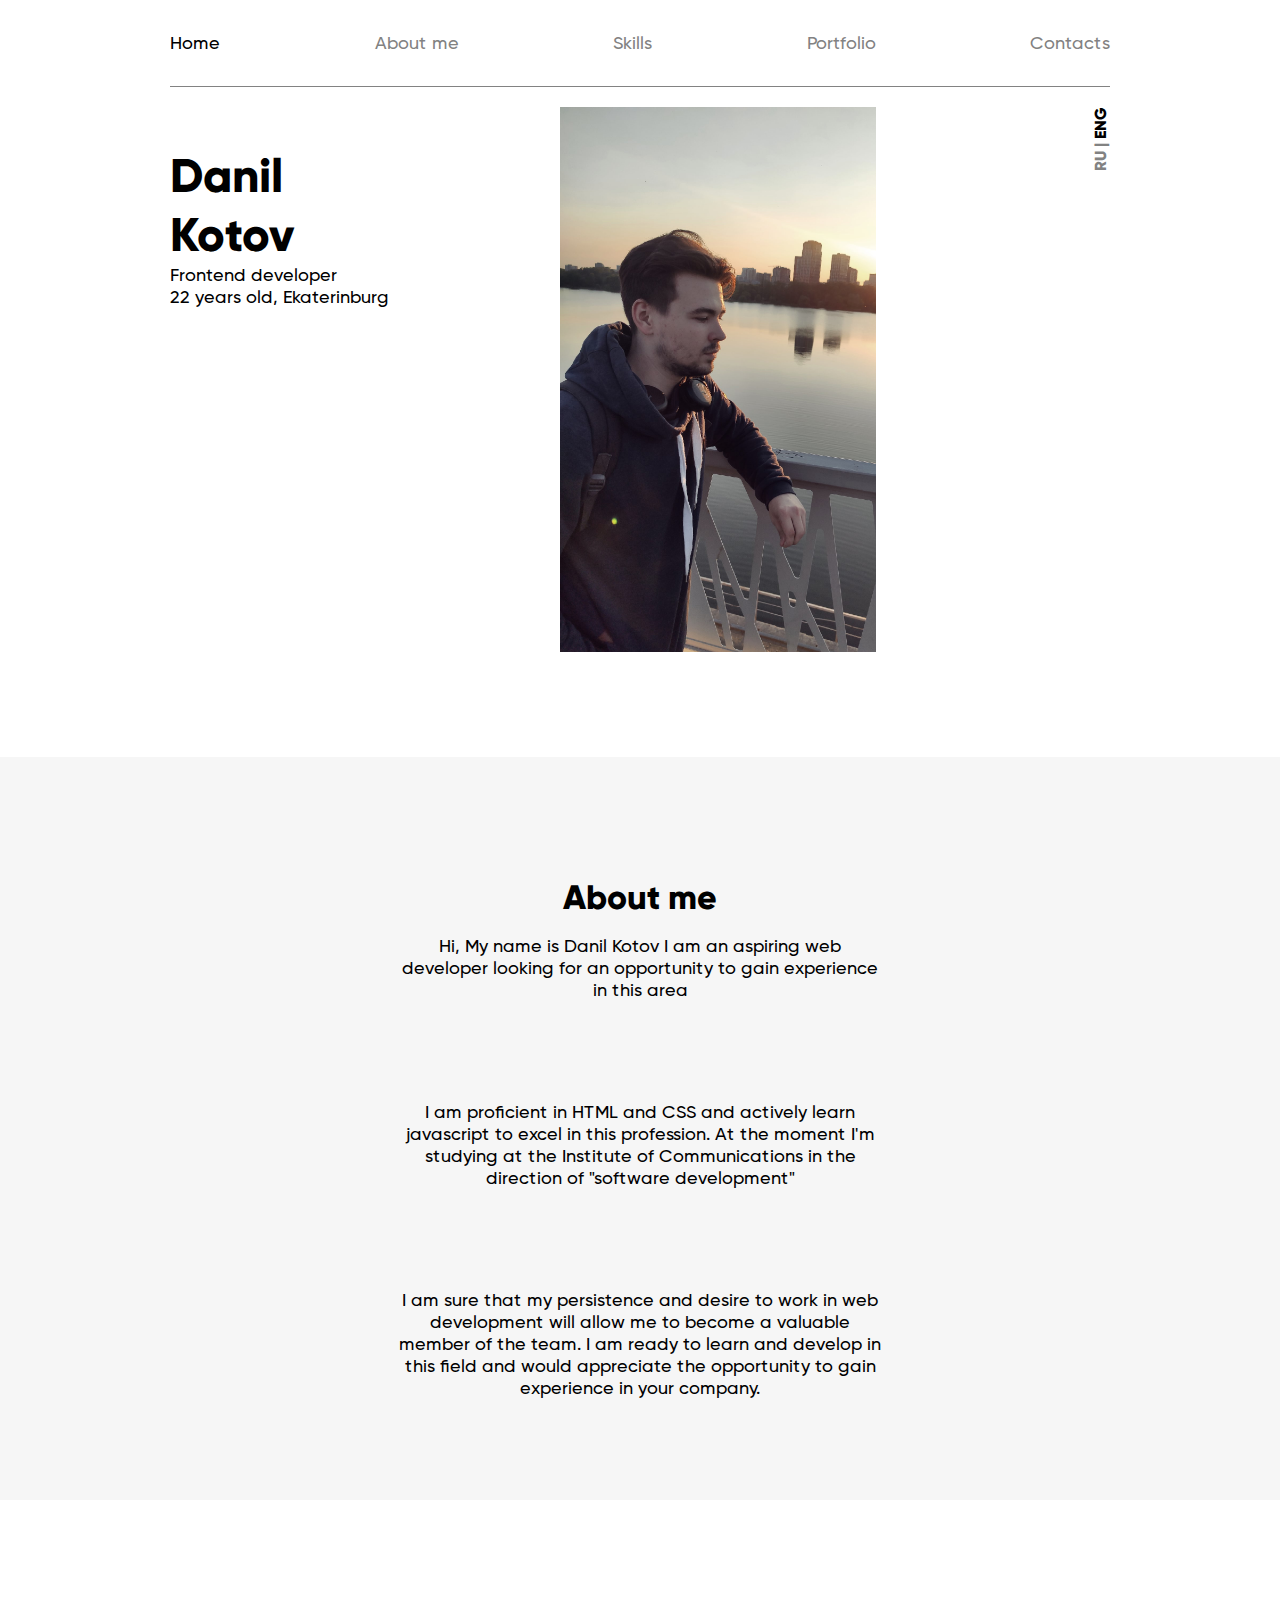
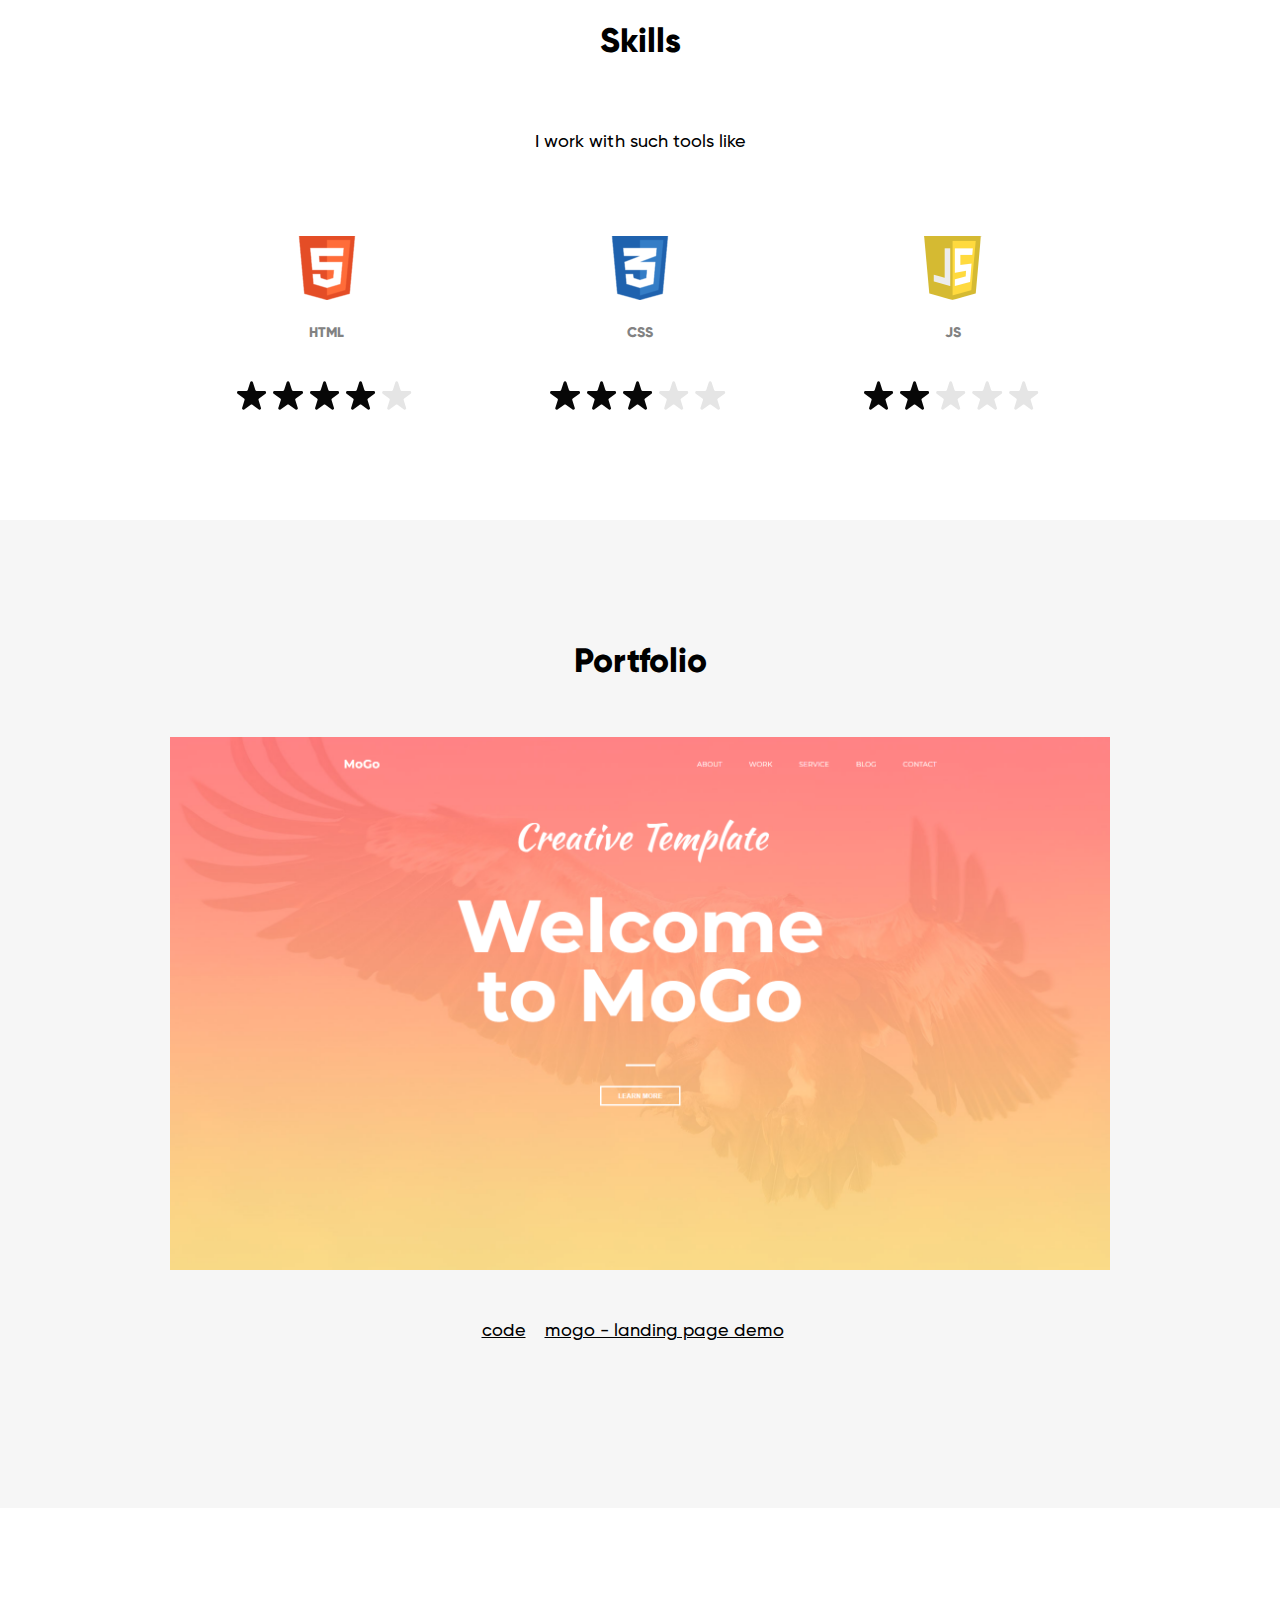
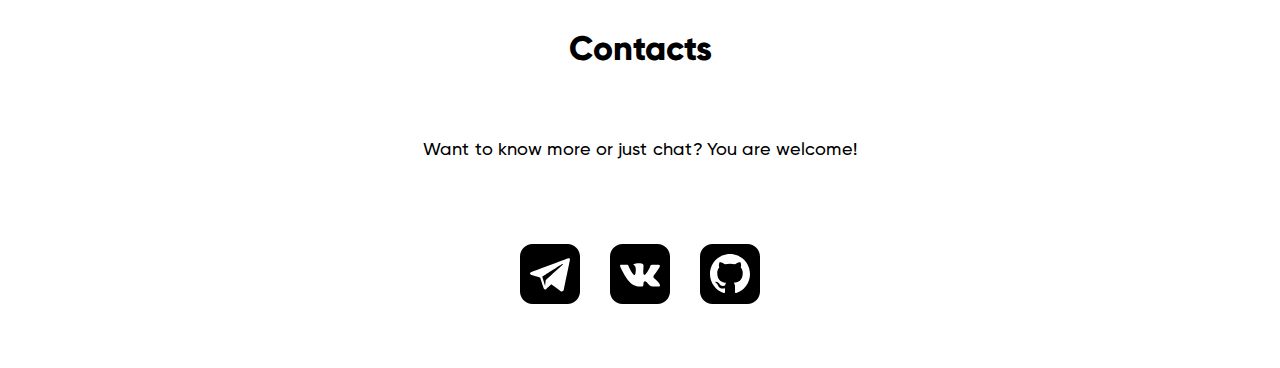
==== index.html @ bc1bfe8e "Add files via upload" ====
<!DOCTYPE html>
<html lang="en">
<head>
    <meta charset="UTF-8">
    <meta http-equiv="X-UA-Compatible" content="IE=edge">
    <meta name="viewport" content="width=device-width, initial-scale=1.0">
    <link rel="stylesheet" href="style.css">
    <link rel="stylesheet" href="media.css">
    <title>Danil Kotov</title>
</head>
<body>
    <!-- =================== HEADER ========================= -->
    <header class="header" id="header">
        <div class="container">
            <a href="" class="burger-menu_button">
                <spun class="burger-menu_lines"></spun>
              </a>
            <div class="navigation" id="navigation">
                <a class="navigation__links navigation_active" id="navigation__links1" href="#">Home</a>
                <a class="navigation__links" id="navigation__links2" href="#about">About me</a>
                <a class="navigation__links" id="navigation__links3" href="#skills">Skills</a>
                <a class="navigation__links" id="navigation__links4" href="#portfolio">Portfolio</a>
                <a class="navigation__links" id="navigation__links5" href="#contacts">Contacts</a>
            </div>
            <hr id="hr">
        </div>
    </header>
    <!-- =================== NAME ========================= -->
    <section class="name" id="name">
        <div class="container">
            <div class="name__inner">
                <div class="name__item">Danil <br> Kotov
                    <div class="name__job">Frontend developer <br> 22 years old, 
                        Ekaterinburg
                    </div>
                </div>
                <img src="img/name/2.jpg" alt="" class="name__img">
                <div class="name__language">
                    <a href="index-ru.html">RU</a>  | <a class="name__language_active"  href="index-en.html">ENG</a>
                </div>
            </div>
            
        </div>
    </section>
    <!-- =================== ABOUT ========================= -->
    <section class="about" id="about">
        <div class="container">
            <div class="title">About me</div>
            <p>Hi, My name is Danil Kotov I am an aspiring web developer looking for an opportunity to gain experience in this area</p>
            <p>I am proficient in HTML and CSS and actively learn javascript to excel in this profession. At the moment I'm studying at the Institute of Communications in the direction of "software development"</p>
            <p>I am sure that my persistence and desire to work in web development will allow me to become a valuable member of the team. I am ready to learn and develop in this field and would appreciate the opportunity to gain experience in your company.</p>
        </div>
    </section>
    <!-- =================== SKILLS ========================= -->
    <section class="skills" id="skills">
        <div class="container">
            <div class="title">Skills</div>
            <div class="subtitle">
                I work with such tools like
            </div>
            <div class="skills__grid">
                <div class="skills__item">
                    <img src="img/skills/html.png" alt="">
                    <div class="program__name">
                        HTML
                    </div>
                    <div class="skills__stars">
                        <img src="img/skills/Star.svg" alt="">
                        <img src="img/skills/Star.svg" alt="">
                        <img src="img/skills/Star.svg" alt="">
                        <img src="img/skills/Star.svg" alt="">
                        <img src="img/skills/Star1.svg" alt="">
                    </div>
                </div>
                <div class="skills__item">
                    <img src="img/skills/css.png" alt="">
                    <div class="program__name">
                        CSS
                    </div>
                    <div class="skills__stars">
                        <img src="img/skills/Star.svg" alt="">
                        <img src="img/skills/Star.svg" alt="">
                        <img src="img/skills/Star.svg" alt="">
                        <img src="img/skills/Star1.svg" alt="">
                        <img src="img/skills/Star1.svg" alt="">
                    </div>
                </div>
                <div class="skills__item">
                    <img src="img/skills/js.png" alt="">
                    <div class="program__name">
                        JS
                    </div>
                    <div class="skills__stars">
                        <img src="img/skills/Star.svg" alt="">
                        <img src="img/skills/Star.svg" alt="">
                        <img src="img/skills/Star1.svg" alt="">
                        <img src="img/skills/Star1.svg" alt="">
                        <img src="img/skills/Star1.svg" alt="">
                    </div>
                </div>
            </div>
            </div>
        </div>
    </section>
    <!-- =================== PORTFOLIO ========================= -->
    <section class="portfolio" id="portfolio">
        <div class="container">
            <div class="title a">Portfolio</div>
            <div class="portfolio__item">
                <img src="img/portfolio/mogo.png" alt="">
                <a href="https://github.com/Danil-Kotov35/MOGO" target="_blank">code</a>
                <a href="https://danil-kotov35.github.io/MOGO/" target="_blank">mogo - landing page demo</a>
            </div>
        </div>
    </section>
    <!-- =================== CONTACTS ========================= -->
    <section class="contacts" id="contacts">
        <div class="container">
            <div class="title">
                Contacts
            </div>
    
            <div class="subtitle">
                Want to know more or just chat? You are welcome!
            </div>
    
            <div class="contacts__img">
                <a href="https://t.me/DanilKotov8352" target="_blank"><svg id="telegram" xmlns="http://www.w3.org/2000/svg" width="60" height="60" viewBox="0 0 24 24" version="1.1"  xmlns:xlink="http://www.w3.org/1999/xlink" xml:space="preserve" xmlns:serif="http://www.serif.com/" style="fill-rule:evenodd;clip-rule:evenodd;stroke-linejoin:round;stroke-miterlimit:1.41421;"><path id="telegram-3" d="M19,24l-14,0c-2.761,0 -5,-2.239 -5,-5l0,-14c0,-2.761 2.239,-5 5,-5l14,0c2.762,0 5,2.239 5,5l0,14c0,2.761 -2.238,5 -5,5Zm-2.744,-5.148c0.215,0.153 0.491,0.191 0.738,0.097c0.246,-0.093 0.428,-0.304 0.483,-0.56c0.579,-2.722 1.985,-9.614 2.512,-12.09c0.039,-0.187 -0.027,-0.381 -0.173,-0.506c-0.147,-0.124 -0.351,-0.16 -0.532,-0.093c-2.795,1.034 -11.404,4.264 -14.923,5.567c-0.223,0.082 -0.368,0.297 -0.361,0.533c0.008,0.235 0.167,0.44 0.395,0.509c1.578,0.471 3.65,1.128 3.65,1.128c0,0 0.967,2.924 1.472,4.41c0.063,0.187 0.21,0.334 0.402,0.384c0.193,0.05 0.397,-0.002 0.541,-0.138c0.811,-0.765 2.064,-1.948 2.064,-1.948c0,0 2.381,1.746 3.732,2.707Zm-7.34,-5.784l1.119,3.692l0.249,-2.338c0,0 4.324,-3.9 6.79,-6.124c0.072,-0.065 0.082,-0.174 0.022,-0.251c-0.06,-0.077 -0.169,-0.095 -0.251,-0.043c-2.857,1.825 -7.929,5.064 -7.929,5.064Z"/></svg></a>
                <a href="https://vk.com/danilkotov123" target="_blank"><svg id="vk" xmlns="http://www.w3.org/2000/svg" width="60" height="60" viewBox="0 0 24 24"><path d="M19 0h-14c-2.761 0-5 2.239-5 5v14c0 2.761 2.239 5 5 5h14c2.762 0 5-2.239 5-5v-14c0-2.761-2.238-5-5-5zm.25 16.996h-2.134c-1.205 0-1.409-.687-2.401-1.679-.897-.897-1.395-.209-1.374 1.068.006.339-.161.611-.566.611-1.264 0-3.08.178-4.918-1.806-1.883-2.033-3.857-6.111-3.857-6.513 0-.237.196-.344.524-.344h2.17c.574 0 .623.284.783.649.667 1.521 2.265 4.574 2.69 2.87.244-.978.344-3.245-.703-3.44-.594-.11.452-.746 1.968-.746.377 0 .786.041 1.205.137.769.179.771.523.761 1.026-.039 1.903-.269 3.184.233 3.507.479.31 1.739-1.717 2.403-3.281.183-.433.219-.722.734-.722h2.654c1.39 0-.182 1.997-1.383 3.557-.968 1.255-.916 1.28.209 2.324.803.744 1.75 1.76 1.75 2.336.002.272-.21.446-.748.446z"/></svg></a>
                <a href="https://github.com/Danil-Kotov35" target="_blank"><svg id="github" xmlns="http://www.w3.org/2000/svg" width="60" height="60" viewBox="0 0 24 24"><path d="M19 0h-14c-2.761 0-5 2.239-5 5v14c0 2.761 2.239 5 5 5h14c2.762 0 5-2.239 5-5v-14c0-2.761-2.238-5-5-5zm-4.466 19.59c-.405.078-.534-.171-.534-.384v-2.195c0-.747-.262-1.233-.55-1.481 1.782-.198 3.654-.875 3.654-3.947 0-.874-.312-1.588-.823-2.147.082-.202.356-1.016-.079-2.117 0 0-.671-.215-2.198.82-.64-.18-1.324-.267-2.004-.271-.68.003-1.364.091-2.003.269-1.528-1.035-2.2-.82-2.2-.82-.434 1.102-.16 1.915-.077 2.118-.512.56-.824 1.273-.824 2.147 0 3.064 1.867 3.751 3.645 3.954-.229.2-.436.552-.508 1.07-.457.204-1.614.557-2.328-.666 0 0-.423-.768-1.227-.825 0 0-.78-.01-.055.487 0 0 .525.246.889 1.17 0 0 .463 1.428 2.688.944v1.489c0 .211-.129.459-.528.385-3.18-1.057-5.472-4.056-5.472-7.59 0-4.419 3.582-8 8-8s8 3.581 8 8c0 3.533-2.289 6.531-5.466 7.59z"/></svg></a>
    
            </div>
        </div>

    </section>
    <script src="script.js"></script>
</body>
</html>
---- style.css ----
html{
	scroll-behavior:smooth;
}

body{
    padding: 0;
    margin: 0;
}

@font-face{
    font-family: "Gilroy-Light";
    src: url("../fonts/Gilroy/Gilroy-Light.otf") format("opentype");

   
}

@font-face{
    font-family: "Gilroy-medium";
    src: url("../fonts/Gilroy/Gilroy-Medium.ttf") format("opentype");
}

@font-face{
    font-family: "Gilroy-bold";
    src: url("../fonts/Gilroy/Gilroy-ExtraBold.otf") format("opentype");
}

.container{
    max-width: 940px;
    margin: 0 auto;
    padding: 0 15px;
}

.title{
    font-family: 'Gilroy-Bold';
    font-size: 34px;
    text-align: center;
    margin-bottom: 18px;
    padding-top: 120px;
}

.subtitle{
    margin-top: 70px;
    text-align: center;
    font-family: 'Gilroy-Medium';
    font-size: 18px;
    line-height: 22px;
    margin-bottom: 83px;
}

/* ===========NAVIGATION=============== */

.header{
    transition: .1s linear;
}

.navigation{
    display: flex;
    justify-content: space-between;
    padding-top: 33px;
    padding-bottom: 31px;
}


.navigation a:not(.navigation_active){
    font-size: 18px;
    line-height: 22px;
    font-family: "Gilroy-medium";
    color: #828282;

    text-decoration: none;
}

.navigation_active{
    font-size: 18px;
    line-height: 22px;
    font-family: "Gilroy-medium";
    
    color: #000;
    transition: .2s linear;
    text-decoration: none;

}
.fixed{
    position: fixed;
    width: 100%;
    background-color: #fff;
    top: 0;
    -webkit-box-shadow: 0px 3px 8px 0px rgba(34, 60, 80, 0.2);
    -moz-box-shadow: 0px 3px 8px 0px rgba(34, 60, 80, 0.2);
    box-shadow: 0px 3px 8px 0px rgba(34, 60, 80, 0.2);
    z-index: 5;
}
.navigation_fixed{
    padding-top: 10px;
    padding-bottom: 10px;
    
    
}

.navigation a:hover{
    color: #000;
    transition: .2s linear;
}



.header hr{
    background-color: #828282;
    border: none;
    height: 1px;
    margin: 0;
}



/* ===========NAME=============== */

.name{
    position: relative;
}



.name__inner{
    margin-top: 20px;
    display: flex;
    justify-content: space-between;
    align-items: flex-start;
}

.name__item{
    font-family: 'Gilroy-Bold';
    font-size: 47px;
    line-height: 59px;
    margin-top: 40px;
    margin-bottom: 30px;
}

.name__job{
    font-family: 'Gilroy-Medium';
    font-size: 18px;
    line-height: 22px;
}


.name__language{
    font-family: 'Gilroy-Bold';
    transform: rotate(-90deg);
    color: #828282;
    padding-top: 45px;
}

.name__language a:not(.name__language_active){
    text-decoration: none;
    color: #828282;
    transition: .2s linear;
}

.name__language a:hover{
    color: #000;

}

.name__language_active{
    color: #000;
    transition: .2s linear;
    text-decoration: none;
}

.name img{
    max-width: 100%;
    width: 316px;
    height: auto;
    margin-bottom: 105px;
}

.name__img-mobile{
    display: none;
}
    




/* ===========ABOUT ME=============== */

.about{
    background-color:#F6F6F6 ;
}



.about p{
    font-family: 'Gilroy-Medium';
    font-size: 18px;
    line-height: 22px;
    text-align: center;
    max-width: 485px;
    margin: 0 auto;
    padding-bottom: 100px;
}





/* ===========SKILLS=============== */

.skills{
    margin-bottom: 110px;
}

.skills__grid{
    display: grid;
    grid-template-columns: 1fr 1fr 1fr;

}

.program__name{
    font-family: 'Gilroy-Bold';
    font-size: 14px;
    line-height: 17px;
    text-align: center;
    color: #828282;
    margin-top: 24px;
    margin-bottom: 40px;
}

.a{
    margin-bottom: 56px;
}

.skills__item img{
    margin: 0 auto;
    display: block;
    max-width: 70%;
    height: auto;
}

.skills__stars{
    display: flex;
    justify-content: center;
    
}

.skills__stars img{
    margin: 0px;
    padding-right: 5px;
    width: 10%;
    height: auto;
}



/* ===========PORTFOLIO=============== */



.portfolio{
    background-color: #F6F6F6;
}

.portfolio__item img{
    max-width: 100%;
    height: auto;
    margin-bottom: 46px;
    
}

.portfolio__item {
    display: block;
    margin: 0 auto;
    text-align: center;
    padding-bottom: 166px;
}

.portfolio__item a{
    font-family: 'Gilroy-Medium';
    font-size: 18px;
    line-height: 22px;
    text-align: center;
    margin-top: 44px;
    color: #000;
    transition: .2s linear;
    margin-right: 15px;
}

.portfolio__item a:hover{
    color:#FF8884 ;
}




/* ===========CONTACTS=============== */



.contacts__img {
    display: flex;
    justify-content: center;
    gap: 30px;
    margin-bottom: 60px;
}

#vk,#telegram,#github{
    transition: .2s linear;
}

#vk:hover{
    fill: #0077FF;
}

#telegram:hover{
    fill:#2AA1DA;  
}

#github:hover{
    fill:rgb(43, 26, 73);
}
---- media.css ----
@media screen and (max-width: 650px){
    
  /* ===========NAVIGATION=============== */
  .navigation{
        padding-top: 120px;
        position: fixed;
        top: 0;
        z-index: 20;
        display: block;
        height: 800%;
        width: 100%;
        background-color: #fff;
        overflow-y: auto;
        right: -100%;
        -webkit-transition: 0.8s;
        -moz-transition: 0.8s;
        -o-transition: 0.8s;
        transition: 0.8s;
    }

    .navigation__links {
        display: block;
        text-align: center;
    }

    .navigation a:not(.navigation_active){
        font-size: 18px;
        line-height: 22px;
        font-size: 40px;
        margin-top: 30px;
    }

    .navigation_active{
        font-size: 18px;
        line-height: 22px;
        font-size: 40px;
        margin-top: 30px;
    }

    /* ===========NAME=============== */
    .name__language{
        transform: rotate(-90deg);
        margin-bottom: 20px;
        position: absolute;
         top: 95px;
        left: 270px;
    }

    .name__inner{
        display: block;
    }




    .skills__grid{
        grid-template-columns: 1fr;
        row-gap: 40px;
    }

    .skills__stars img{
        width: 20px;
    }

    #hr{
        opacity: 0;
    }

    /* ===========BURGER-MENU=============== */

    .burger-menu_button {
        display: block;
        position: fixed;
        top: 25px;
        right: 10px;
        z-index: 30;
        width: 80px;
        height: 80px;
        border-radius: 50%;
        background-color: rgba(255, 255, 255, 0.5);
        -webkit-transition: 0.4s;
        -moz-transition: 0.4s;
        -o-transition: 0.4s;
        transition: 0.4s;
      }


      .burger-menu_lines::before,
      .burger-menu_lines::after,
      .burger-menu_lines {
        position: absolute;
        width: 50px;
        height: 3px;
        background-color: #000;
        -webkit-transition: 0.4s;
        -moz-transition: 0.4s;
        -o-transition: 0.4s;
        transition: 0.4s;
      }
      .burger-menu_lines {
        top: 50%;
        left: 50%;
        transform: translate(-50%, -50%);
      }
      .burger-menu_lines::before {
        content: '';
        top: -12px;
      }
      .burger-menu_lines::after {
        content: '';
        top: 12px;
      }

      .burger-menu_active .burger-menu_lines {
        background-color: transparent;
      }
      .burger-menu_active .burger-menu_lines::before {
        top: 0;
        transform: rotate(45deg);
      }
      .burger-menu_active .burger-menu_lines::after{
        top: 0;
        transform: rotate(-45deg);
      }

      .burger-menu_active .navigation {
        right: 0;
        -webkit-transition: 0.4s;
        -moz-transition: 0.4s;
        -o-transition: 0.4s;
        transition: 0.4s;
      }
}
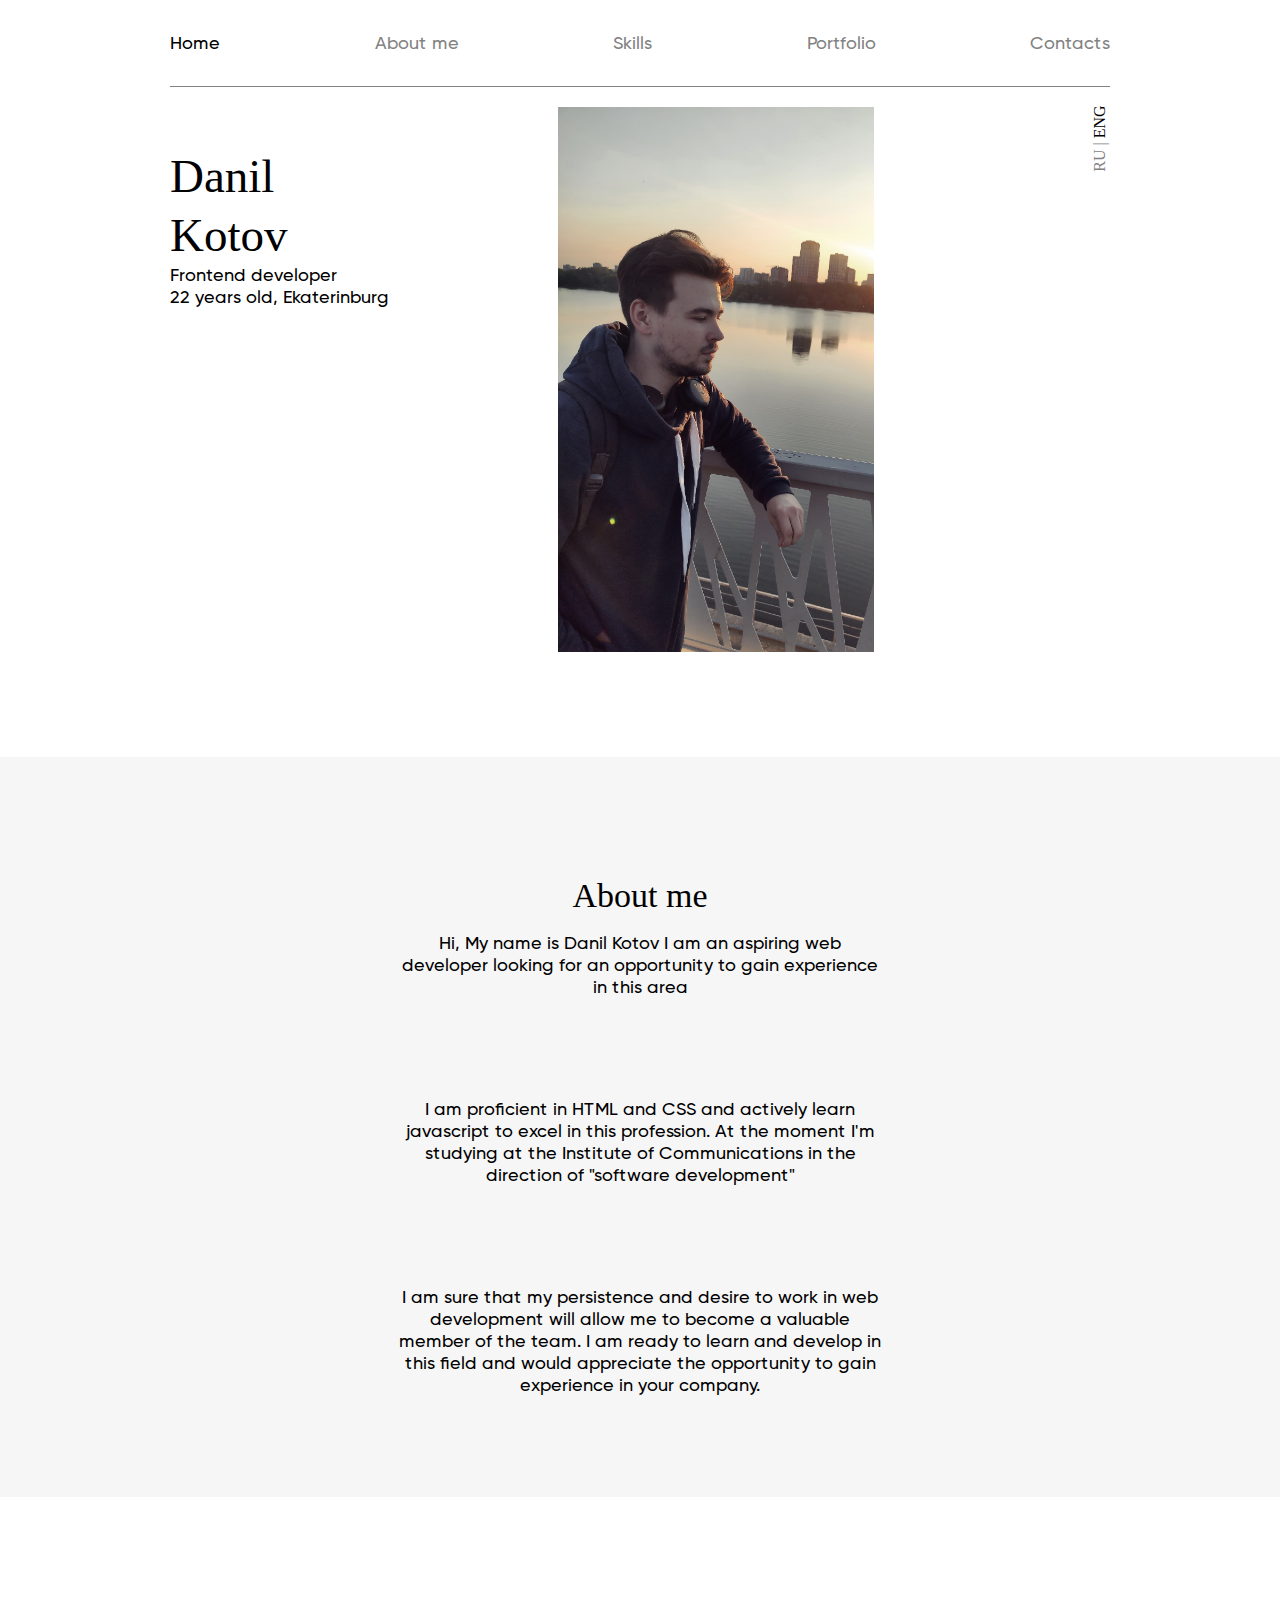
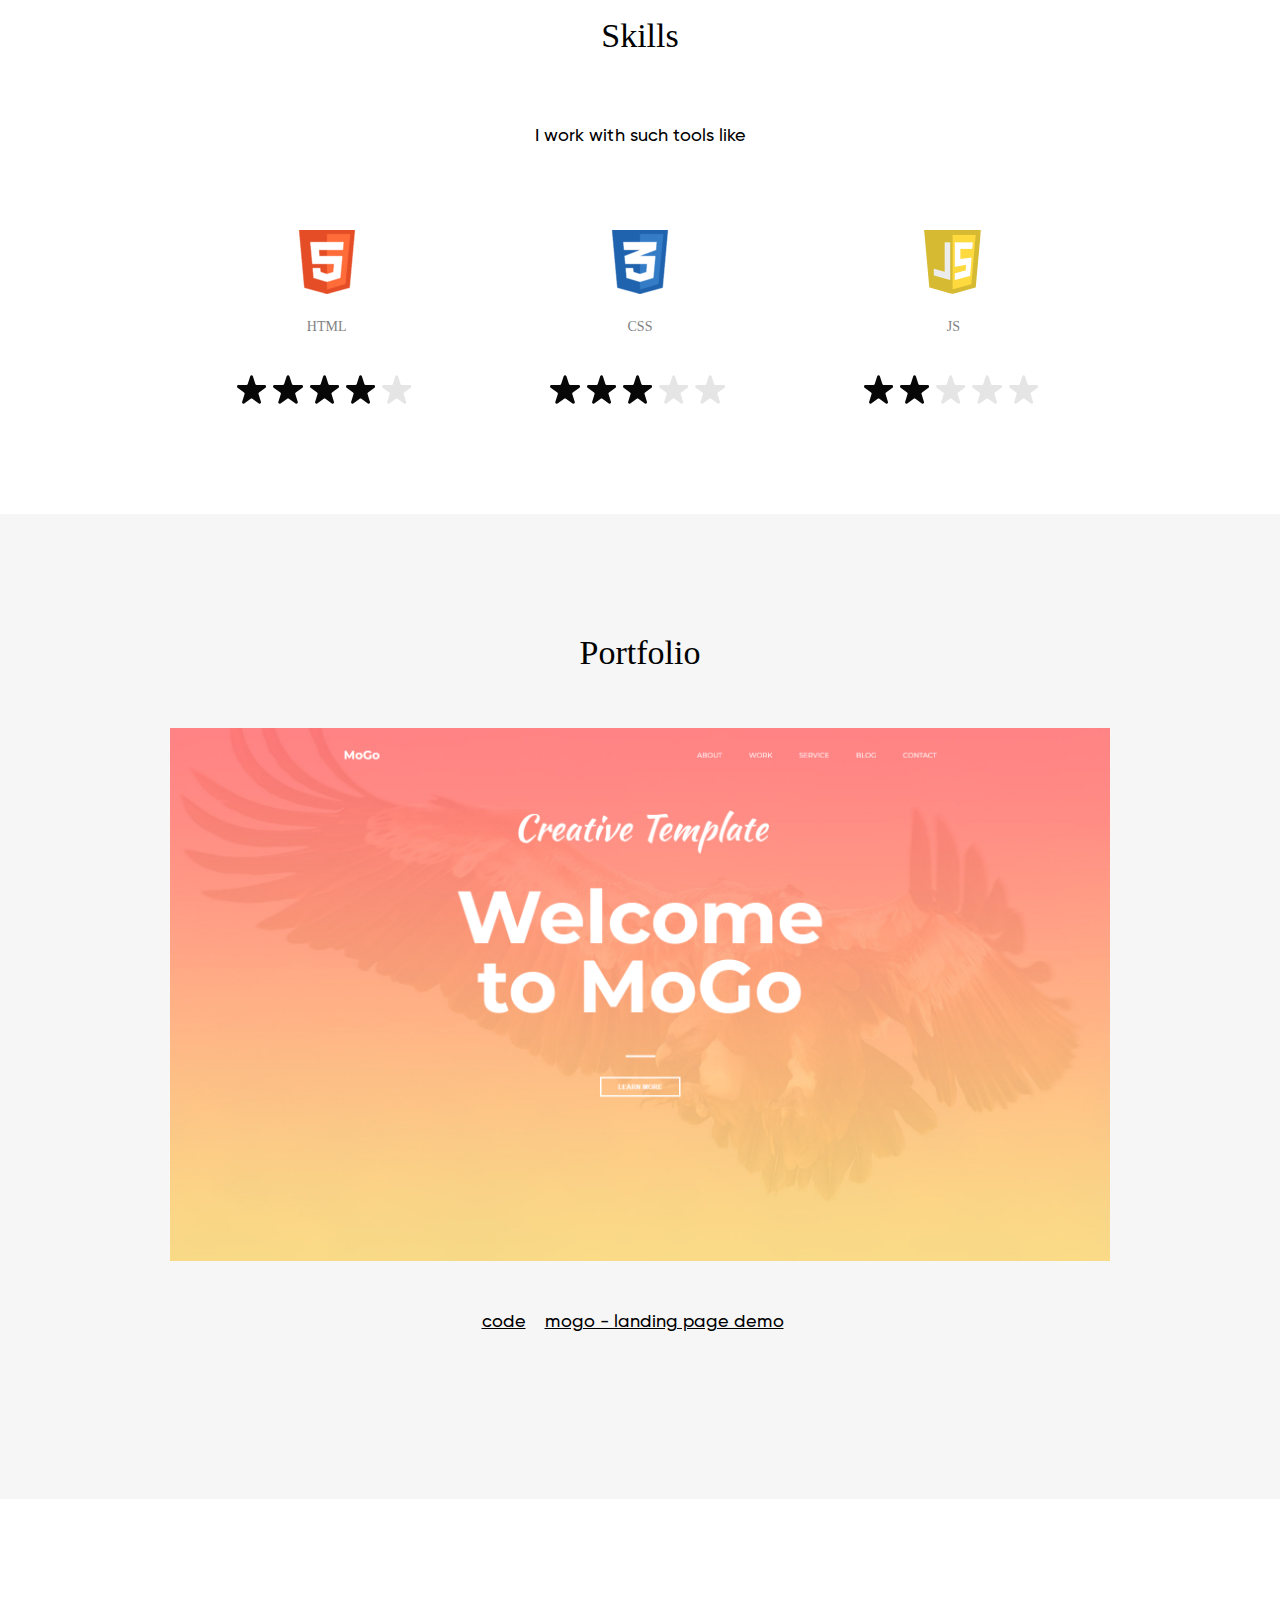
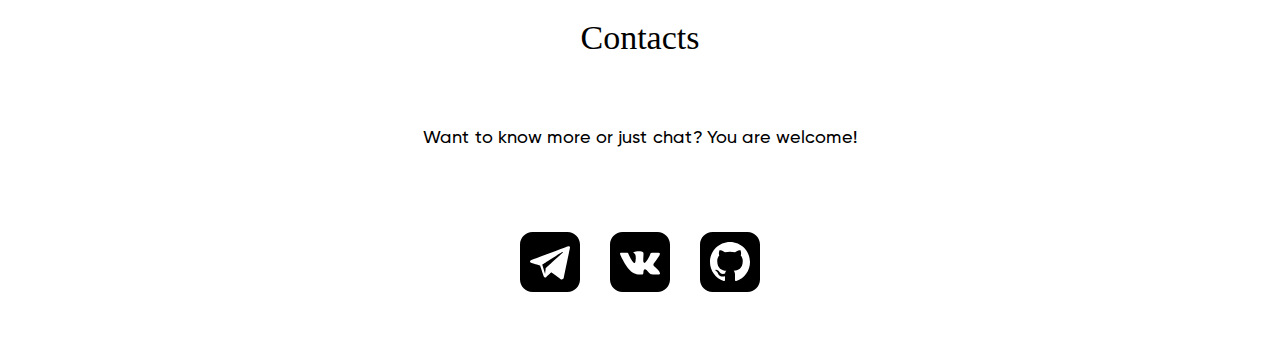
==== commit 52071536: "Update index.html" ====
--- a/index.html
+++ b/index.html
@@ -7,6 +7,7 @@
     <link rel="stylesheet" href="style.css">
     <link rel="stylesheet" href="media.css">
     <title>Danil Kotov</title>
+    <script src="//code.jivo.ru/widget/y4bS8zvvmN" async></script>
 </head>
 <body>
     <!-- =================== HEADER ========================= -->
@@ -135,4 +136,4 @@
     </section>
     <script src="script.js"></script>
 </body>
-</html>+</html>
--- a/style.css
+++ b/style.css
@@ -9,19 +9,19 @@
 
 @font-face{
     font-family: "Gilroy-Light";
-    src: url("../fonts/Gilroy/Gilroy-Light.otf") format("opentype");
+    src: url("../../fonts/Gilroy/Gilroy-Light.woff") format("opentype");
 
    
 }
 
 @font-face{
     font-family: "Gilroy-medium";
-    src: url("../fonts/Gilroy/Gilroy-Medium.ttf") format("opentype");
+    src: url("../../fonts/Gilroy/Gilroy-Medium.woff") format("opentype");
 }
 
 @font-face{
     font-family: "Gilroy-bold";
-    src: url("../fonts/Gilroy/Gilroy-ExtraBold.otf") format("opentype");
+    src: url("../../docs/fonts/Gilroy/Gilroy-ExtraBold.woff") format("opentype");
 }
 
 .container{
@@ -317,4 +317,4 @@
 
 #github:hover{
     fill:rgb(43, 26, 73);
-}+}
